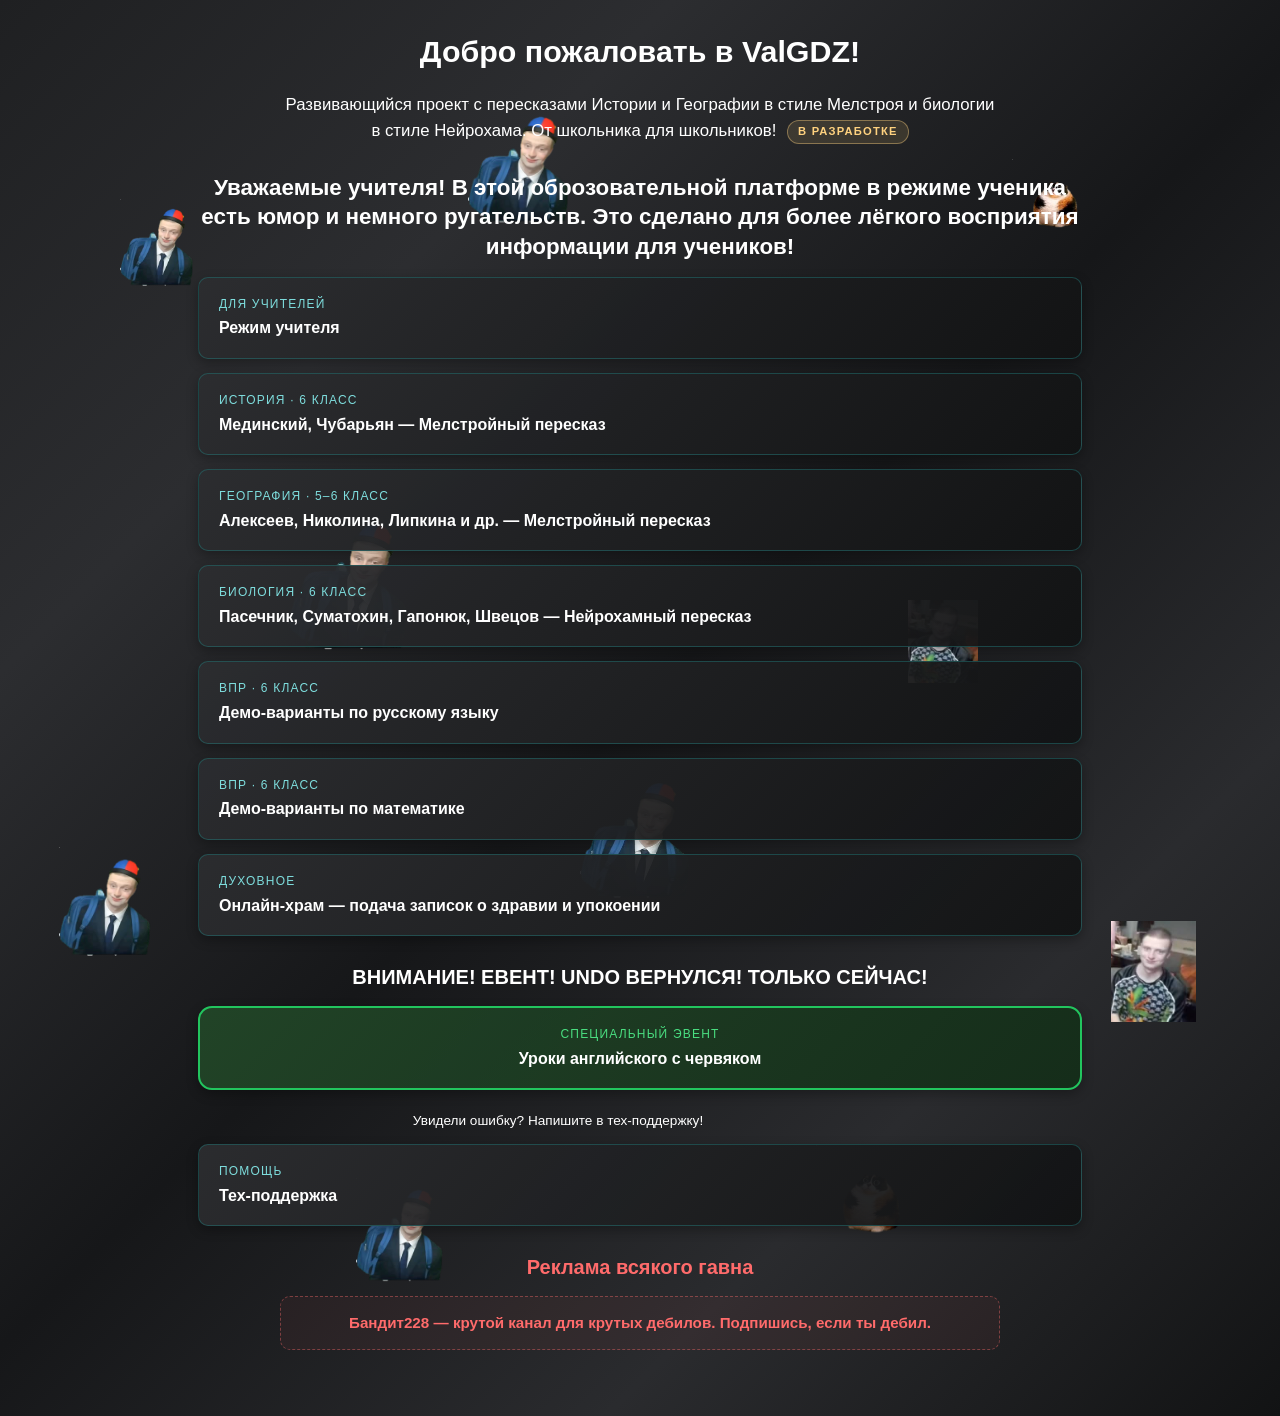
==== index.html @ 7dc13057 "Update index.html" ====
<!DOCTYPE html>
<html lang="ru">
<head>
  <meta charset="UTF-8">
  <meta http-equiv="X-UA-Compatible" content="IE=Edge">
  <meta name="viewport" content="width=device-width, initial-scale=1">

  <title>ValGDZ</title>

  <link rel="icon" type="image/png" href="/Favikon1.jpg">
  <link rel="stylesheet" href="style.css">
  
  <!-- Yandex.Metrika counter -->
<script type="text/javascript">
    (function(m,e,t,r,i,k,a){
        m[i]=m[i]||function(){(m[i].a=m[i].a||[]).push(arguments)};
        m[i].l=1*new Date();
        for (var j = 0; j < document.scripts.length; j++) {if (document.scripts[j].src === r) { return; }}
        k=e.createElement(t),a=e.getElementsByTagName(t)[0],k.async=1,k.src=r,a.parentNode.insertBefore(k,a)
    })(window, document,'script','https://mc.yandex.ru/metrika/tag.js?id=113657454', 'ym');

    ym(113657454, 'init', {ssr:true, webvisor:true, clickmap:true, ecommerce:"dataLayer", referrer: document.referrer, url: location.href, accurateTrackBounce:true, trackLinks:true});
</script>
<noscript><div><img src="https://mc.yandex.ru/watch/113657454" style="position:absolute; left:-9999px;" alt="" /></div></noscript>
<!-- /Yandex.Metrika counter -->
</head>

<body>
  <div class="container">

    <h1>Добро пожаловать в ValGDZ!</h1>

    <p>
      Развивающийся проект с пересказами Истории и Географии в стиле Мелстроя
      и биологии в стиле Нейрохама. От школьника для школьников!
      <span class="dev-badge">В РАЗРАБОТКЕ</span>
    </p>
    
    <h2>Уважаемые учителя! В этой оброзовательной платформе в режиме ученика есть юмор и немного ругательств. Это сделано для более лёгкого восприятия информации для  учеников! </h2>
    
    <a href="teachermode.html" class="card-link">
      <button class="card-btn">
        <span class="card-subject">Для учителей</span>
        <span class="card-title">Режим учителя</span>
      </button>
    </a>

    <!-- ===== Основные предметы ===== -->
    <a href="history.html" class="card-link">
      <button class="card-btn">
        <span class="card-subject">История · 6 класс</span>
        <span class="card-title">Мединский, Чубарьян — Мелстройный пересказ</span>
      </button>
    </a>

    <a href="geography.html" class="card-link">
      <button class="card-btn">
        <span class="card-subject">География · 5–6 класс</span>
        <span class="card-title">Алексеев, Николина, Липкина и др. — Мелстройный пересказ</span>
      </button>
    </a>

    <a href="biologyk.html" class="card-link">
      <button class="card-btn">
        <span class="card-subject">Биология · 6 класс</span>
        <span class="card-title">Пасечник, Суматохин, Гапонюк, Швецов — Нейрохамный пересказ</span>
      </button>
    </a>

    <!-- ===== ВПР ===== -->
    <a href="/6RussianVPR.html" class="card-link">
      <button class="card-btn">
        <span class="card-subject">ВПР · 6 класс</span>
        <span class="card-title">Демо-варианты по русскому языку</span>
      </button>
    </a>

    <a href="/6MathVPR.html" class="card-link">
      <button class="card-btn">
        <span class="card-subject">ВПР · 6 класс</span>
        <span class="card-title">Демо-варианты по математике</span>
      </button>
    </a>

    <!-- ===== Монастырь ===== -->
    <a href="/monastery.html" class="card-link">
      <button class="card-btn">
        <span class="card-subject">Духовное</span>
        <span class="card-title">Онлайн-храм — подача записок о здравии и упокоении</span>
      </button>
    </a>

    <!-- ===== ЕВЕНТ ===== -->
    <h2 class="banner-title">ВНИМАНИЕ! ЕВЕНТ! UNDO ВЕРНУЛСЯ! ТОЛЬКО СЕЙЧАС!</h2>

    <a href="/Undolindo6.html" class="card-link">
      <button class="card-btn event-btn">
        <span class="card-subject">Специальный эвент</span>
        <span class="card-title">Уроки английского с червяком</span>
      </button>
    </a>

    <!-- ===== Обратная связь ===== -->
    <p class="small-note">Увидели ошибку? Напишите в тех-поддержку!</p>

    <a href="https://max.ru/u/f9LHodD0cOJxmPAXacf_1Z4qv4Nu67IqbV-jMDj3xqxtaThJnMzTYS_k9vM" class="card-link">
      <button class="card-btn">
        <span class="card-subject">Помощь</span>
        <span class="card-title">Тех-поддержка</span>
      </button>
    </a>

    <!-- ===== Реклама ===== -->
    <h2 class="banner-title ad">Реклама всякого гавна</h2>

    <a class="ad-link" href="https://max.ru/join/FlXhdMHFeLj6bNgdKhR-IbXv8Et83dWu7_uvaE2cJz0">
      Бандит228 — крутой канал для крутых дебилов. Подпишись, если ты дебил.
    </a>

  </div>

  <script src="main.js"></script>
</body>
</html>
---- style.css ----
/* ====== Базовые настройки ====== */
* {
  box-sizing: border-box;
}

html, body {
  margin: 0;
  padding: 0;
}

body {
  min-height: 100vh;
  font-family: 'Segoe UI', Roboto, Helvetica, Arial, sans-serif;
  line-height: 1.6;
  color: #FFFFFF;
  padding: 32px 20px 48px;

  /* Многослойный фон — теперь скроллится вместе со страницей */
  background-image:
    url('Artur.png'),
    url('Artur.png'),
    url('Kotost.png'),
    url('Artur.png'),
    url('Mell1.jpg'),
    url('Artur.png'),
    url('Artur.png'),
    url('Mell1.jpg'),
    url('Artur.png'),
    url('Kotost.png'),
    linear-gradient(135deg, #1f2022 0%, #2c2d30 25%, #161719 50%, #2a2b2e 75%, #121314 100%);

  background-repeat: no-repeat;

  background-position:
    10% 15%,
    40% 8%,
    85% 12%,
    25% 40%,
    75% 45%,
    5% 65%,
    50% 60%,
    93% 70%,
    30% 90%,
    70% 88%,
    center;

  background-size:
    80px auto,
    110px auto,
    90px auto,
    130px auto,
    70px auto,
    100px auto,
    120px auto,
    85px auto,
    95px auto,
    115px auto,
    cover;
}

/* ====== Контейнер ====== */
.container {
  max-width: 900px;
  margin: 0 auto;
  padding: 0 8px;
}

/* ====== Заголовки ====== */
h1, h2, h3, h4, h5, h6 {
  color: #FFFFFF;
  line-height: 1.3;
  margin: 0 0 14px;
}

h1 {
  font-size: clamp(1.4rem, 4vw, 1.9rem);
  font-weight: 700;
  text-align: center;
  margin-bottom: 20px;
}

h2 {
  font-size: clamp(1.1rem, 3vw, 1.4rem);
  font-weight: 600;
  text-align: center;
  color: #FFFFFF;
  margin-top: 28px;
  margin-bottom: 16px;
}

/* ====== Текст ====== */
p {
  font-size: clamp(0.98rem, 2.3vw, 1.05rem);
  color: #FFFFFF;
  text-align: center;
  margin: 0 auto 16px;
  max-width: 720px;
}

strong {
  color: #FFFFFF;
  font-weight: 700;
}

/* ====== Ссылки ====== */
a {
  text-decoration: none;
  display: block;
  margin-bottom: 14px;
}

/* ====== Карточки-кнопки ====== */
.card-btn {
  display: block;
  width: 100%;
  padding: 18px 20px;
  font-family: inherit;
  font-size: 1rem;
  font-weight: 600;
  color: #FFFFFF;
  text-align: left;
  line-height: 1.4;

  border: 1px solid rgba(34, 119, 119, 0.5);
  border-radius: 10px;

  background: linear-gradient(135deg, rgba(44,45,48,0.95) 0%, rgba(31,32,34,0.95) 50%, rgba(18,19,20,0.95) 100%);

  box-shadow: 0 4px 12px rgba(0, 0, 0, 0.3);

  cursor: pointer;
  transition: all 0.2s ease-in-out;
}

.card-btn:hover {
  background: linear-gradient(135deg, rgba(58,59,62,0.95) 0%, rgba(37,38,41,0.95) 50%, rgba(26,27,29,0.95) 100%);
  border-color: #223777;
  box-shadow: 0 6px 16px rgba(34, 119, 119, 0.2);
}

.card-btn:active {
  transform: translateY(0);
  box-shadow: 0 2px 6px rgba(0, 0, 0, 0.4);
}

/* Надзаголовок карточки */
.card-subject {
  display: block;
  font-size: 0.75rem;
  font-weight: 400;
  color: #7EDDDD;
  letter-spacing: 1.2px;
  text-transform: uppercase;
  margin-bottom: 5px;
}

/* ====== Эвент-кнопка ====== */
.event-btn {
  border: 2px solid #22c55e;
  border-radius: 14px;
  text-align: center;
  background: linear-gradient(135deg, rgba(34, 70, 40, 0.95) 0%, rgba(20, 45, 25, 0.95) 100%);
}

.event-btn:hover {
  background: linear-gradient(135deg, rgba(44, 90, 52, 0.95) 0%, rgba(28, 60, 34, 0.95) 100%);
  border-color: #4ade80;
  box-shadow: 0 6px 18px rgba(34, 197, 94, 0.3);
}

.event-btn .card-subject {
  color: #4ade80;
}

/* ====== Баннеры ====== */
.banner-title {
  text-align: center;
  font-size: clamp(1rem, 2.8vw, 1.25rem);
  font-weight: 700;
  color: #FFFFFF;
  margin: 28px 0 16px;
}

.banner-title.ad {
  color: #FF6B6B;
}

/* ====== Рекламная ссылка ====== */
.ad-link {
  display: block;
  text-align: center;
  padding: 14px 18px;
  margin: 0 auto 18px;
  max-width: 720px;
  color: #FF6B6B;
  font-weight: 600;
  font-size: 0.95rem;
  border: 1px dashed rgba(255, 107, 107, 0.4);
  border-radius: 10px;
  background: rgba(255, 107, 107, 0.05);
  transition: all 0.2s ease;
}

.ad-link:hover {
  background: rgba(255, 107, 107, 0.12);
  border-color: #FF6B6B;
}

/* ====== Мелкий текст ====== */
.small-note {
  font-size: 0.85rem;
  color: #FFFFFF;
  text-align: center;
  margin: 20px 0 12px;
}

/* ====== Бейдж «в разработке» ====== */
.dev-badge {
  display: inline-block;
  font-size: 0.7rem;
  font-weight: 700;
  letter-spacing: 1.2px;
  color: #FFD27F;
  background: rgba(255, 210, 127, 0.12);
  border: 1px solid rgba(255, 210, 127, 0.4);
  border-radius: 16px;
  padding: 2px 10px;
  margin-left: 6px;
  vertical-align: middle;
}

/* ====== Адаптив ====== */
@media (max-width: 520px) {
  body {
    padding: 20px 14px 32px;
  }

  .card-btn {
    padding: 16px 16px;
    font-size: 0.95rem;
  }
}
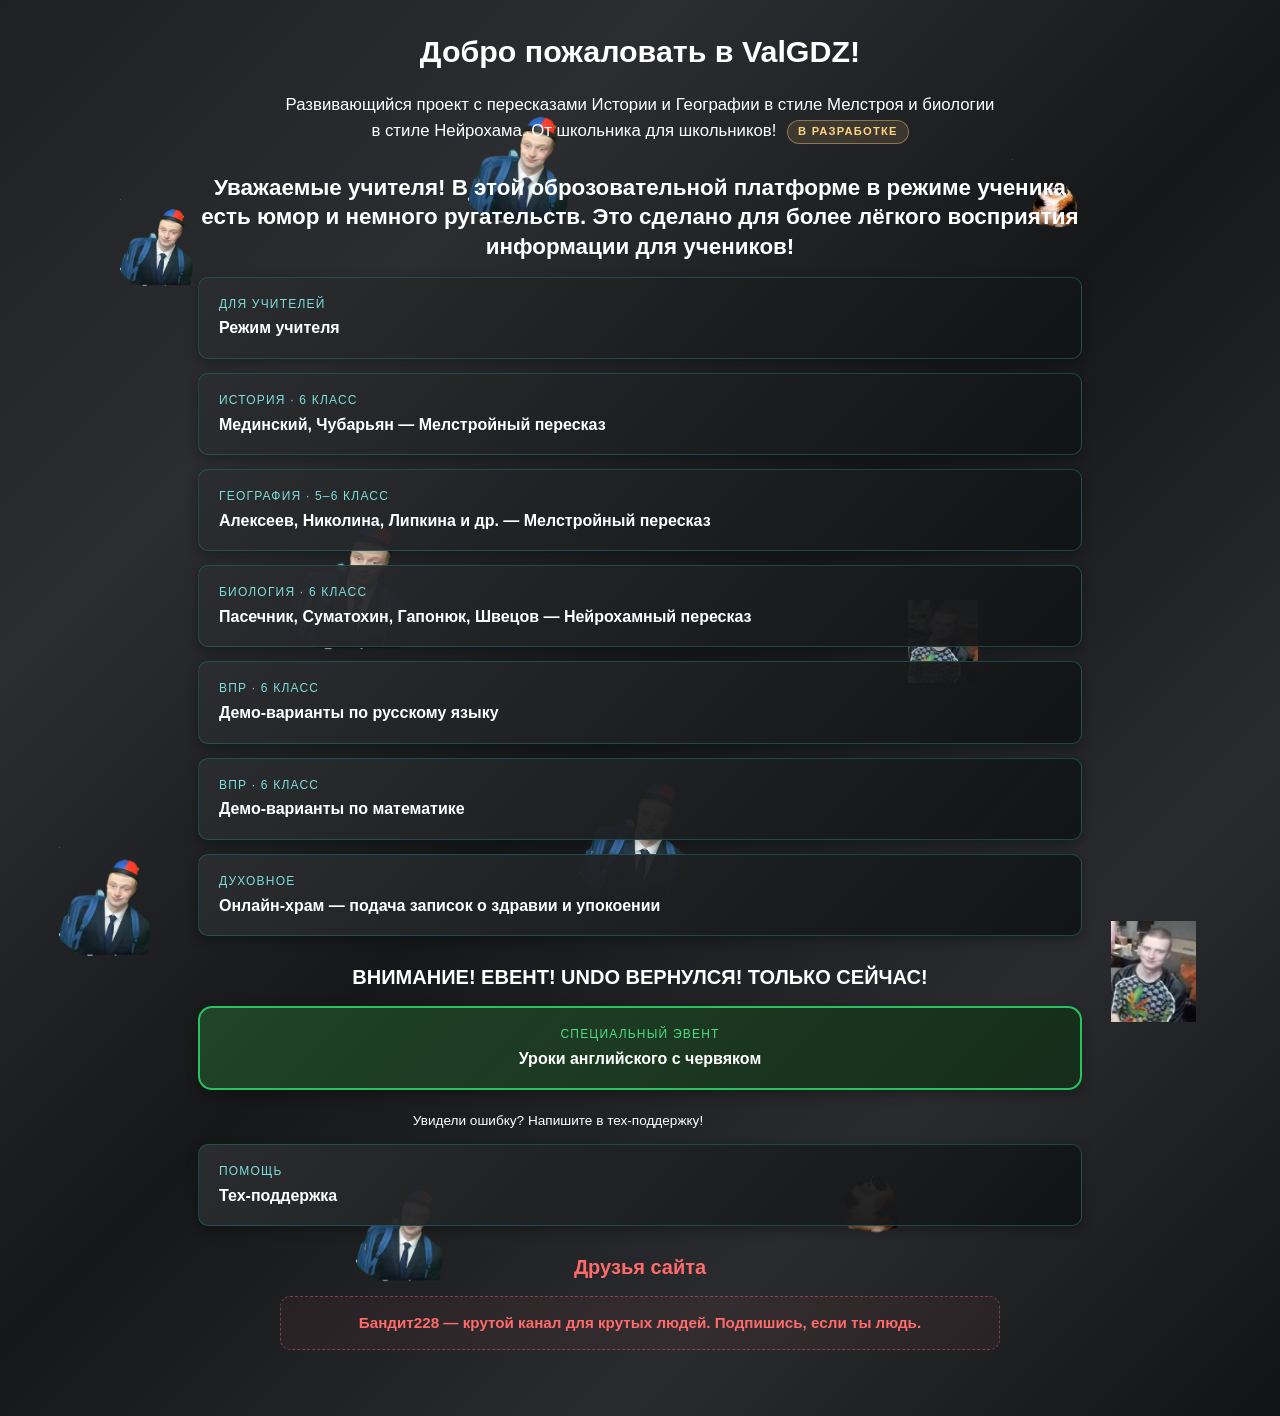
==== commit ece6722c: "Update index.html" ====
--- a/index.html
+++ b/index.html
@@ -111,10 +111,10 @@
     </a>
 
     <!-- ===== Реклама ===== -->
-    <h2 class="banner-title ad">Реклама всякого гавна</h2>
+    <h2 class="banner-title ad">Друзья сайта</h2>
 
     <a class="ad-link" href="https://max.ru/join/FlXhdMHFeLj6bNgdKhR-IbXv8Et83dWu7_uvaE2cJz0">
-      Бандит228 — крутой канал для крутых дебилов. Подпишись, если ты дебил.
+      Бандит228 — крутой канал для крутых людей. Подпишись, если ты людь.
     </a>
 
   </div>
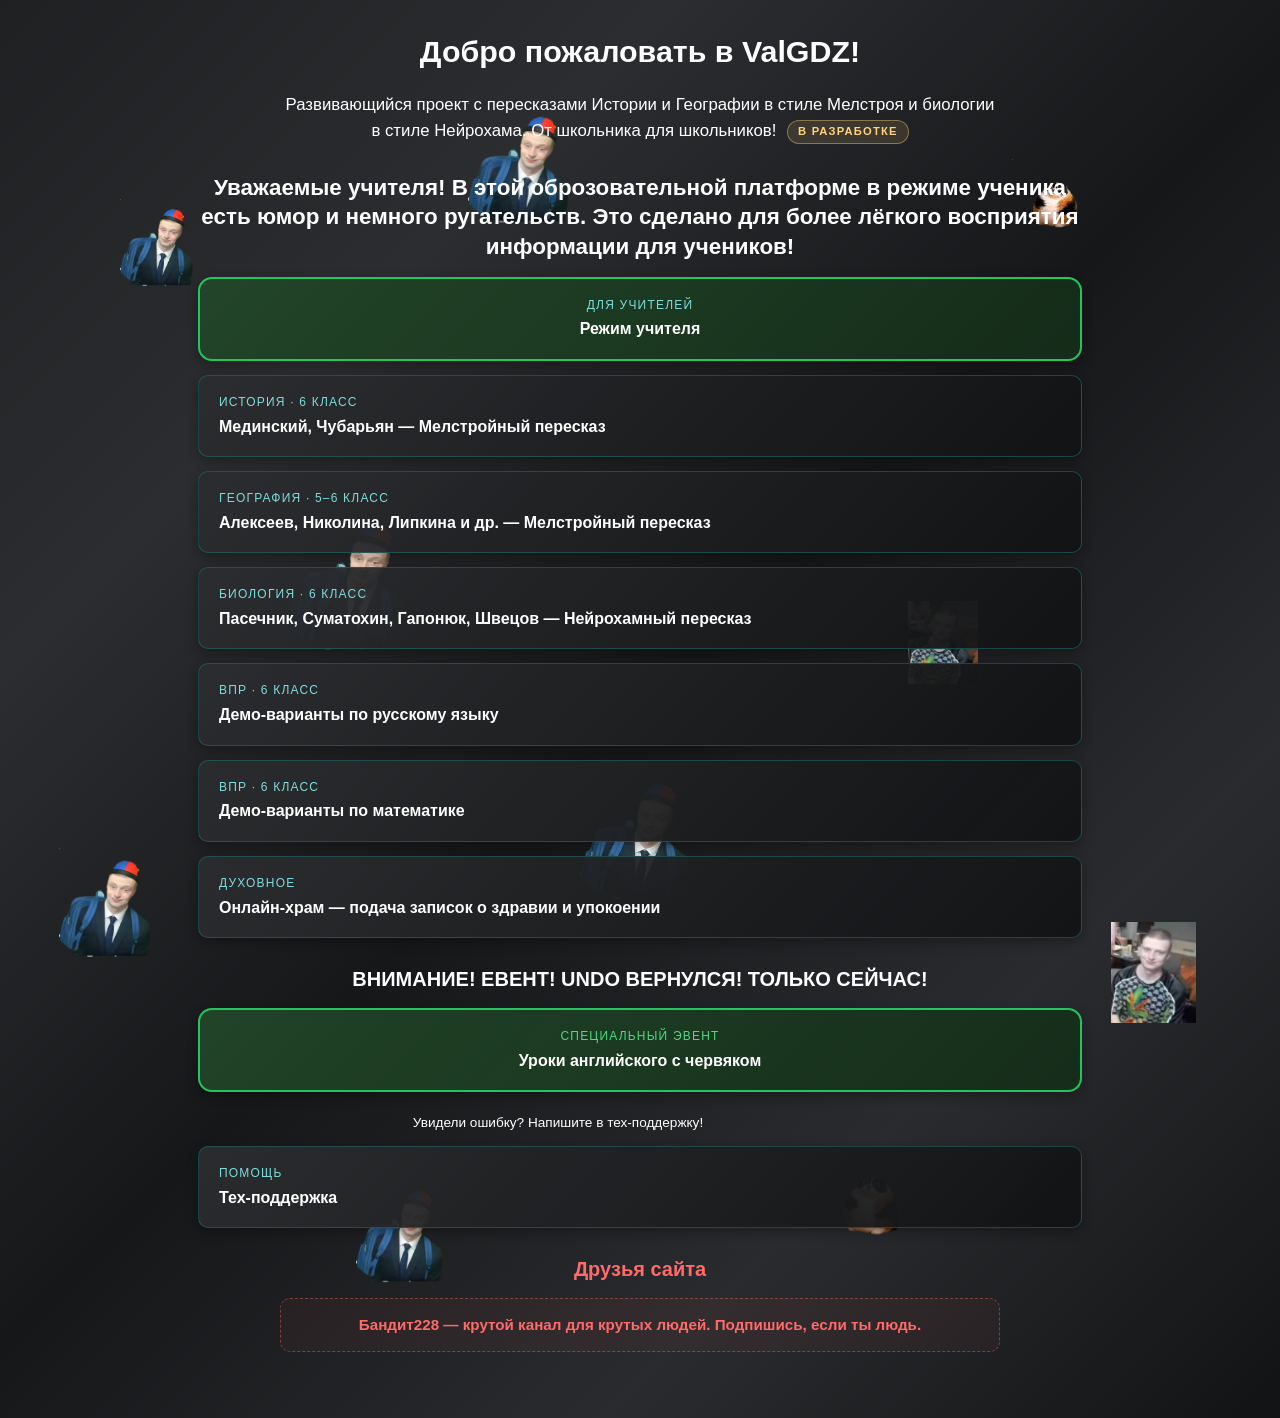
==== commit a09725df: "update" ====
--- a/index.html
+++ b/index.html
@@ -39,7 +39,7 @@
     <h2>Уважаемые учителя! В этой оброзовательной платформе в режиме ученика есть юмор и немного ругательств. Это сделано для более лёгкого восприятия информации для  учеников! </h2>
     
     <a href="teachermode.html" class="card-link">
-      <button class="card-btn">
+      <button class="card-btn teacher-mode">
         <span class="card-subject">Для учителей</span>
         <span class="card-title">Режим учителя</span>
       </button>
--- a/style.css
+++ b/style.css
@@ -239,4 +239,23 @@
     padding: 16px 16px;
     font-size: 0.95rem;
   }
-}+}
+
+
+/* ====== Режим учителя-кнопка ====== */
+.teacher-mode{
+  border: 2px solid #22c55e;
+  border-radius: 14px;
+  text-align: center;
+  background: linear-gradient(135deg, rgba(34, 70, 40, 0.95) 0%, rgba(20, 45, 25, 0.95) 100%);
+}
+
+.teacher-mode:hover {
+  background: linear-gradient(135deg, rgba(44, 90, 52, 0.95) 0%, rgba(28, 60, 34, 0.95) 100%);
+  border-color: #4ade80;
+  box-shadow: 0 6px 18px rgba(34, 197, 94, 0.3);
+}
+
+.teacher-mode.card-subject {
+  color: #4ade80;
+}
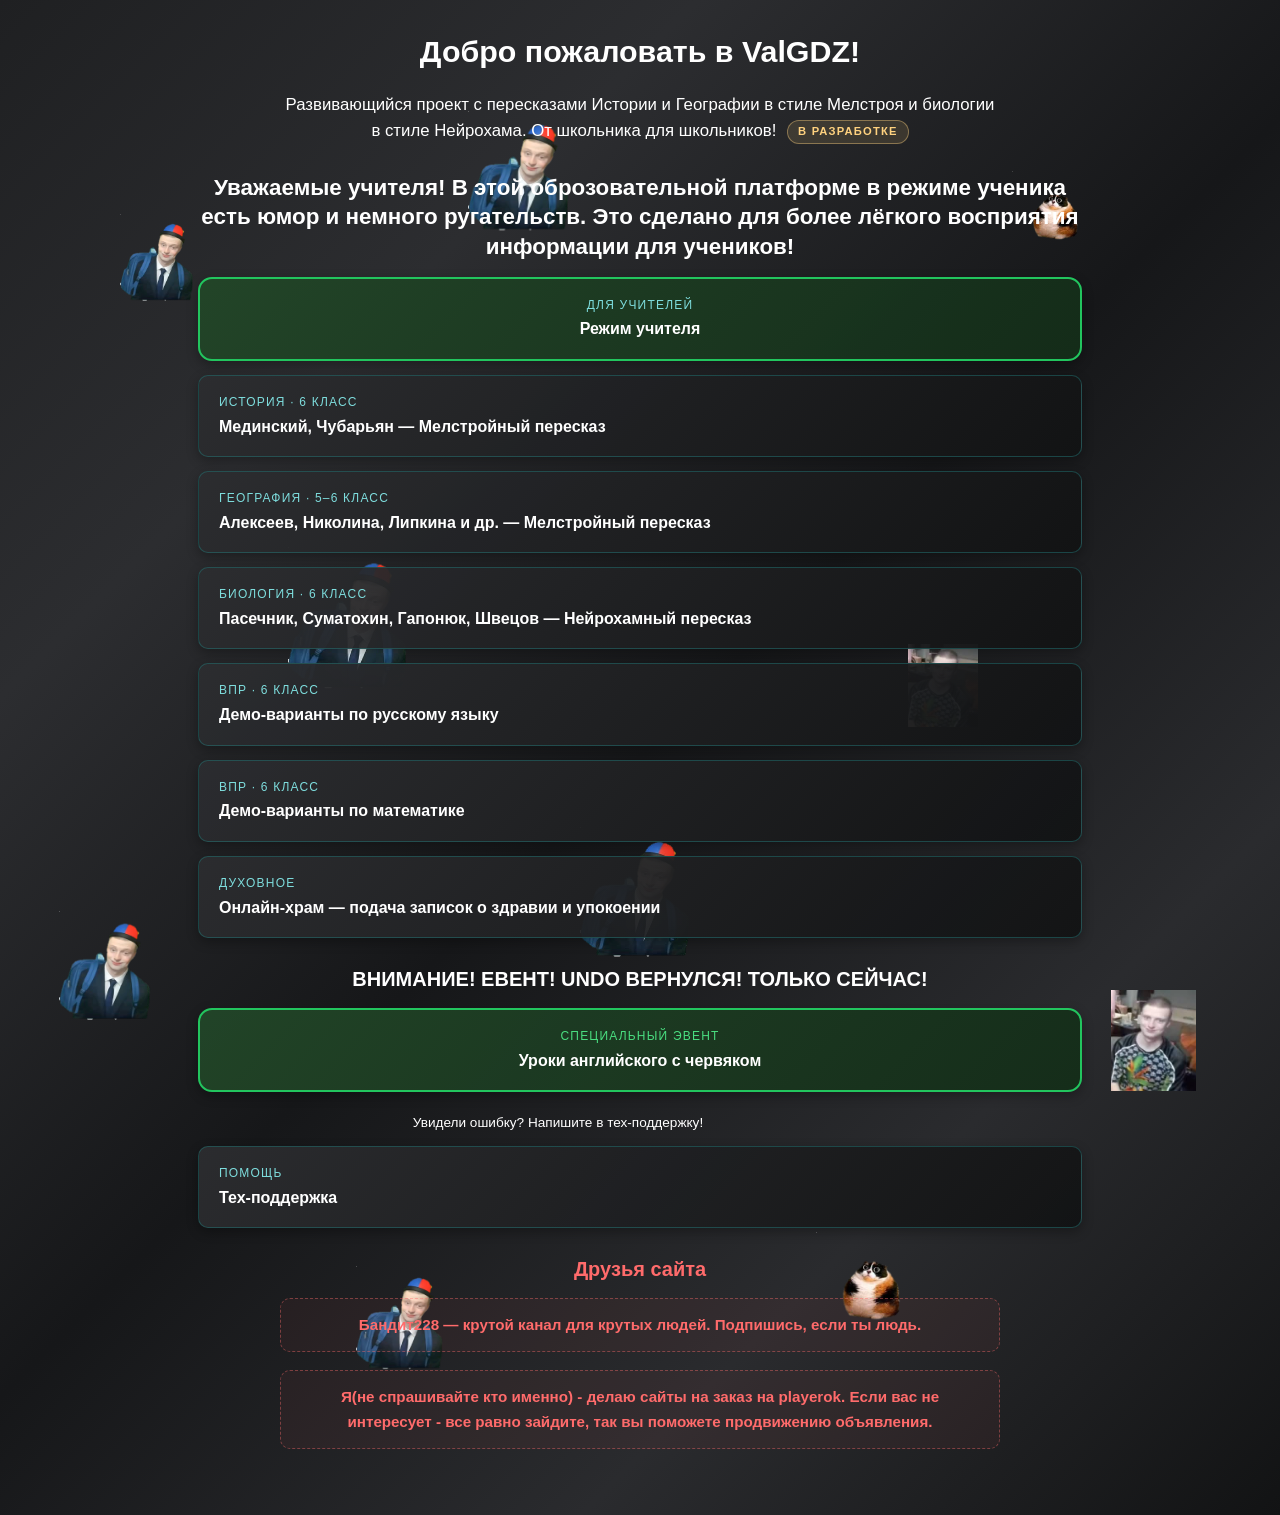
==== commit 88ba2dbe: "Update index.html" ====
--- a/index.html
+++ b/index.html
@@ -114,9 +114,11 @@
     <h2 class="banner-title ad">Друзья сайта</h2>
 
     <a class="ad-link" href="https://max.ru/join/FlXhdMHFeLj6bNgdKhR-IbXv8Et83dWu7_uvaE2cJz0">
-      Бандит228 — крутой канал для крутых людей. Подпишись, если ты людь.
+      Бандит228 — крутой канал для крутых людей. Подпишись, если ты людь. 
     </a>
-
+    <a class="ad-link" href="https://playerok.com/products/db90f073a64b-sozdam-prostoy-i-krutoy-odnostranichnyy-sayt">
+  Я(не спрашивайте кто именно) - делаю сайты на заказ на playerok. Если вас не интересует - все равно зайдите, так вы поможете продвижению объявления.
+    </a>
   </div>
 
   <script src="main.js"></script>
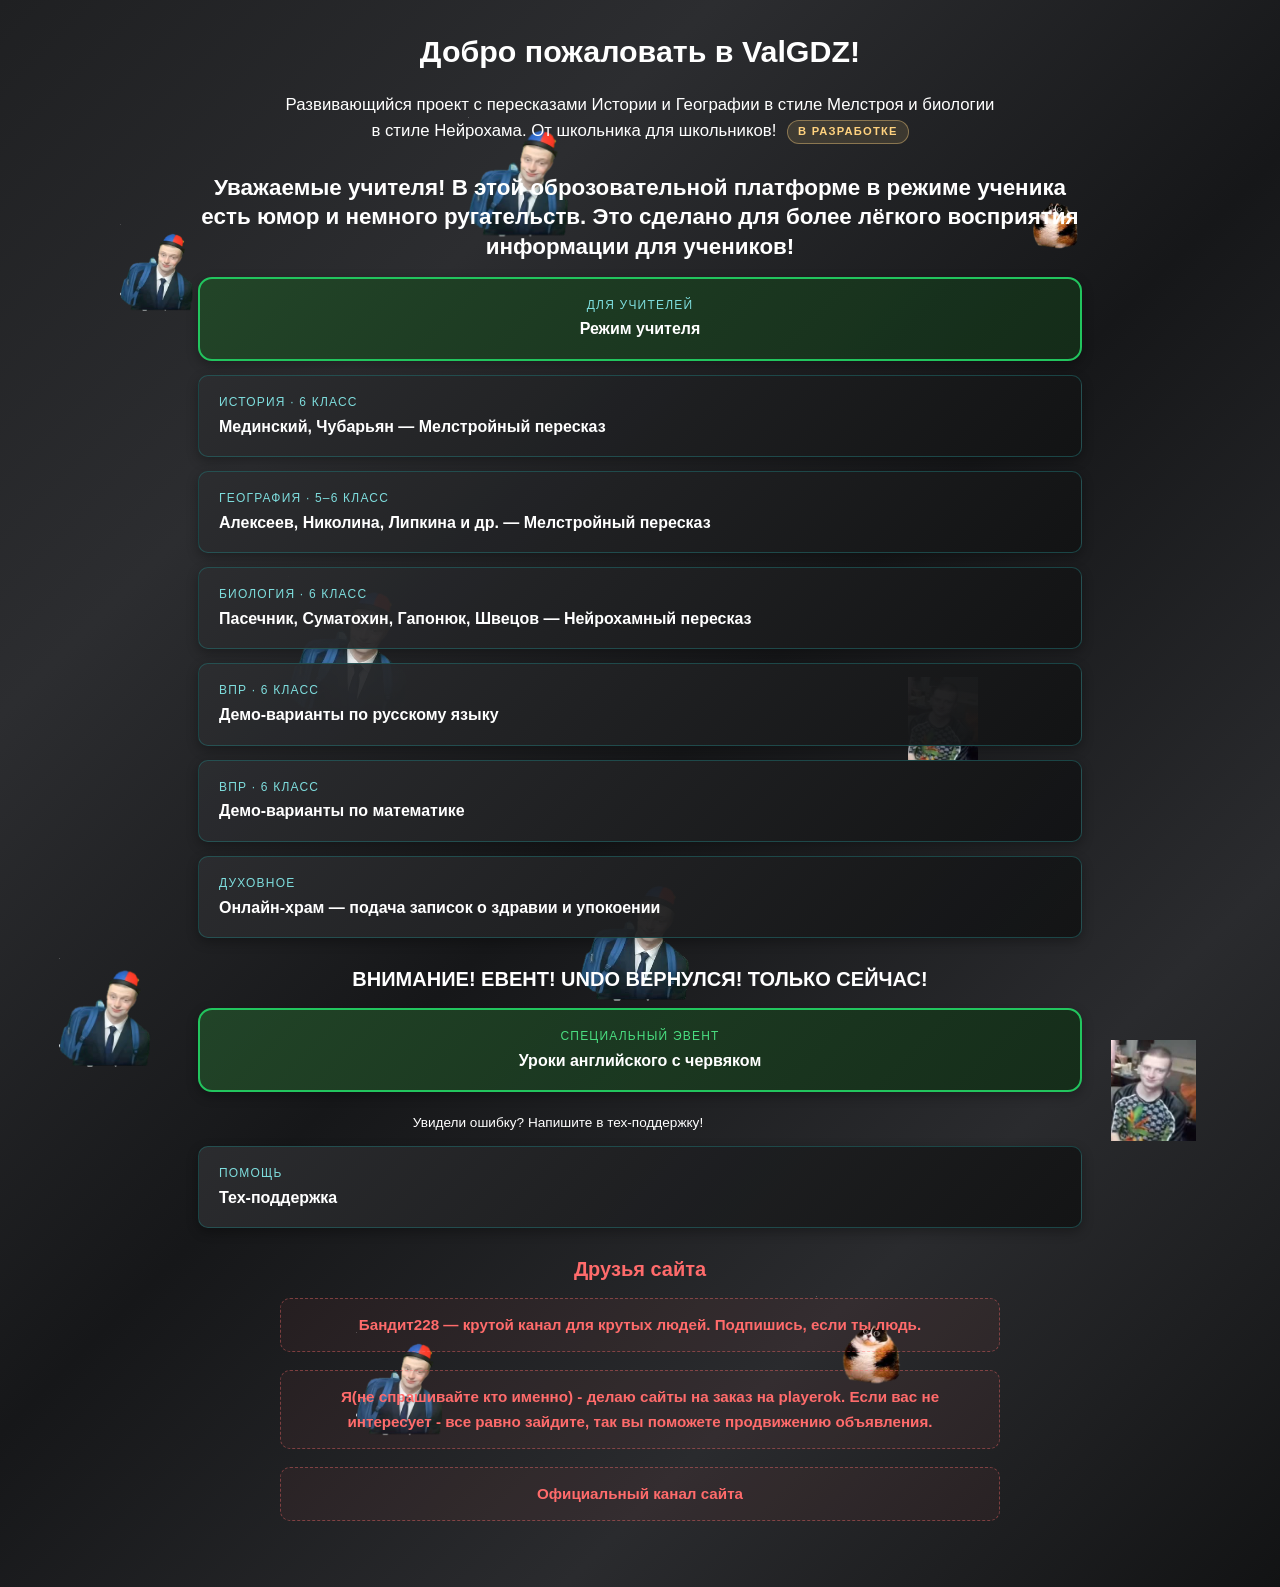
==== commit 5f5bdf3a: "Update index.html" ====
--- a/index.html
+++ b/index.html
@@ -119,6 +119,9 @@
     <a class="ad-link" href="https://playerok.com/products/db90f073a64b-sozdam-prostoy-i-krutoy-odnostranichnyy-sayt">
   Я(не спрашивайте кто именно) - делаю сайты на заказ на playerok. Если вас не интересует - все равно зайдите, так вы поможете продвижению объявления.
     </a>
+    <a class="ad-link" href="https://max.ru/join/9TfBTm6DcUoGgms5RrF4SQePcbG9neaDt8ZT4yjKmnA">
+      Официальный канал сайта
+    </a>
   </div>
 
   <script src="main.js"></script>
